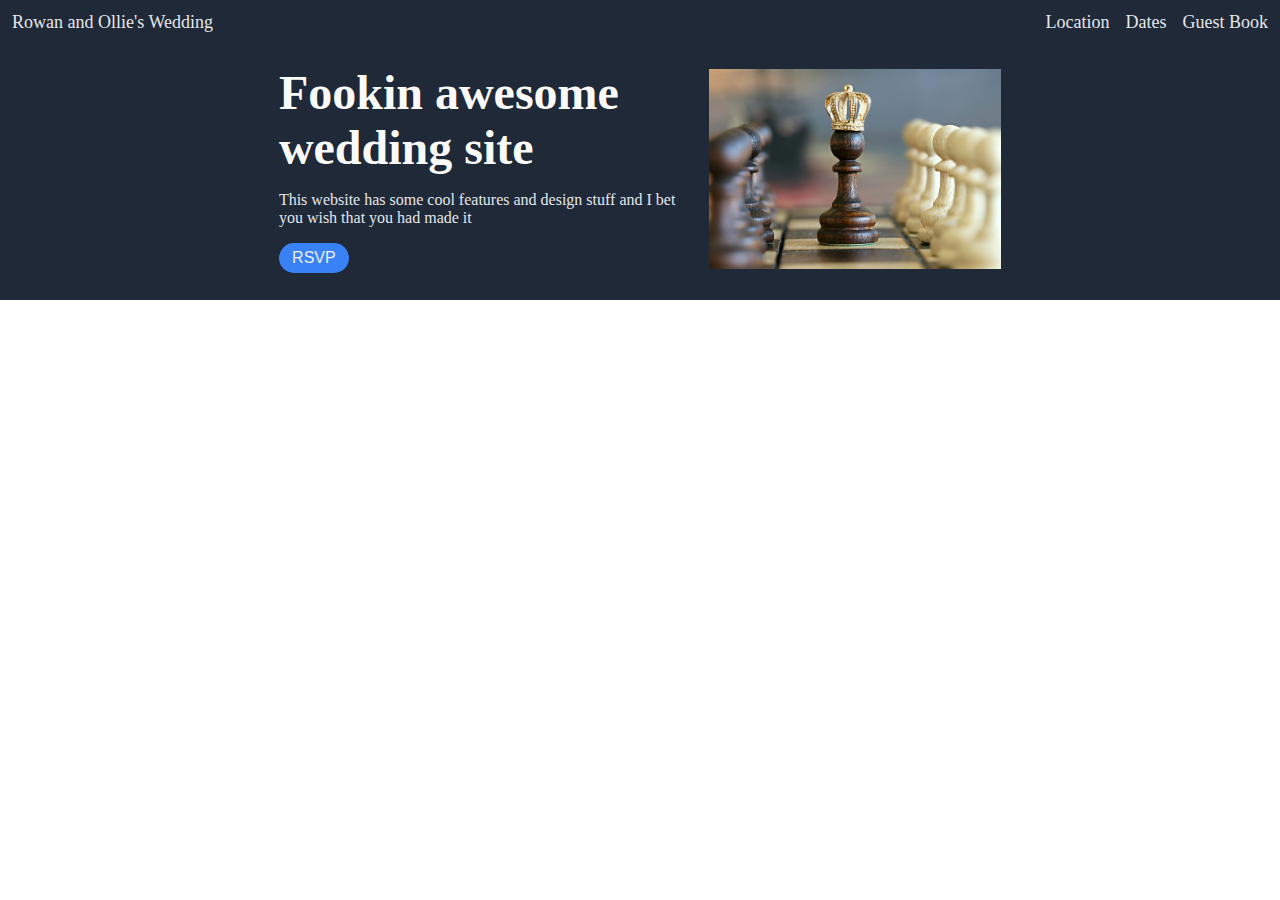
==== index.html @ 6d277741 "Create homepage header" ====
<!DOCTYPE html>

<html lang ="en">
    <head>
        <meta charset="UTF-8">
        <meta http-equiv="X-UA-Compatible" content="IE=edge">
        <meta name="viewport" content="width=device-width, initial-scale=1.0">
        <title>Our Wedding</title>
        <link rel="stylesheet" href="style.css">
    </head>

    <body>
        <div class="header">
            <div class="navigation-bar">
                <div class="logo"><a href="index.html">Rowan and Ollie's Wedding</a></div>
                <div class="right-links"> 
                    <ul>
                        <li><a href="./pages/blank-page.html">Location</a></li>
                        <li><a href="./pages/blank-page.html">Dates</a></li>
                        <li><a href="./pages/blank-page.html">Guest Book</a></li>
                    </ul>
                </div>
            </div>

            <div class="header-content">
                <div class="text-stuff">
                    <div class="header-title">Fookin awesome wedding site</div>
                    <p>This website has some cool features and design stuff and I bet you wish that you had made it</p>
                    <button class="rsvp-button">RSVP</button>
                </div>
                <div class="image-stuff">
                    <img src="./images/pexels-pixabay-260024.jpg" alt="a chess piece wearing a crown" height=200 width=auto>
                </div>
            </div>
        </div>
    </body>
</html>
---- style.css ----
body {
    display: flex;
    flex: 1;
    flex-direction: column;
    padding: 0;
    margin: 0;
}

.header {
    color: #e5e7eb;
    background-color: #1f2937;
    width: auto;
    height: 300px;
}

.navigation-bar {
    display: flex;
    justify-content: space-between;
    font-size: 18px;
    margin-bottom: 20px;
    padding: 12px;
}

.header-title {
    font-size: 48px;
    color: #f9faf8;
    font-weight: 900;
}

ul {
    list-style-type: none;
    display: flex;
    gap: 16px;
    margin: 0;
}

a {
    text-decoration: none;
    color: #e5e7eb;
}

a:hover {
    color: #3882f6;
}

.header-content {
    display: flex;
    justify-content: center;
    gap: 30px;
    align-items: flex-end;
}

.text-stuff {
    width: 400px;
    align-self: center;
}

button.rsvp-button {
    background: #3882f6;
    border-radius: 15px;
    border: none;
    color: #eee;
    font-weight: 400;
    font-size: 16px;
    display: flex;
    align-items: center;
    justify-content: center;
    width: 70px;
    height: 30px;
    text-align: center;
}
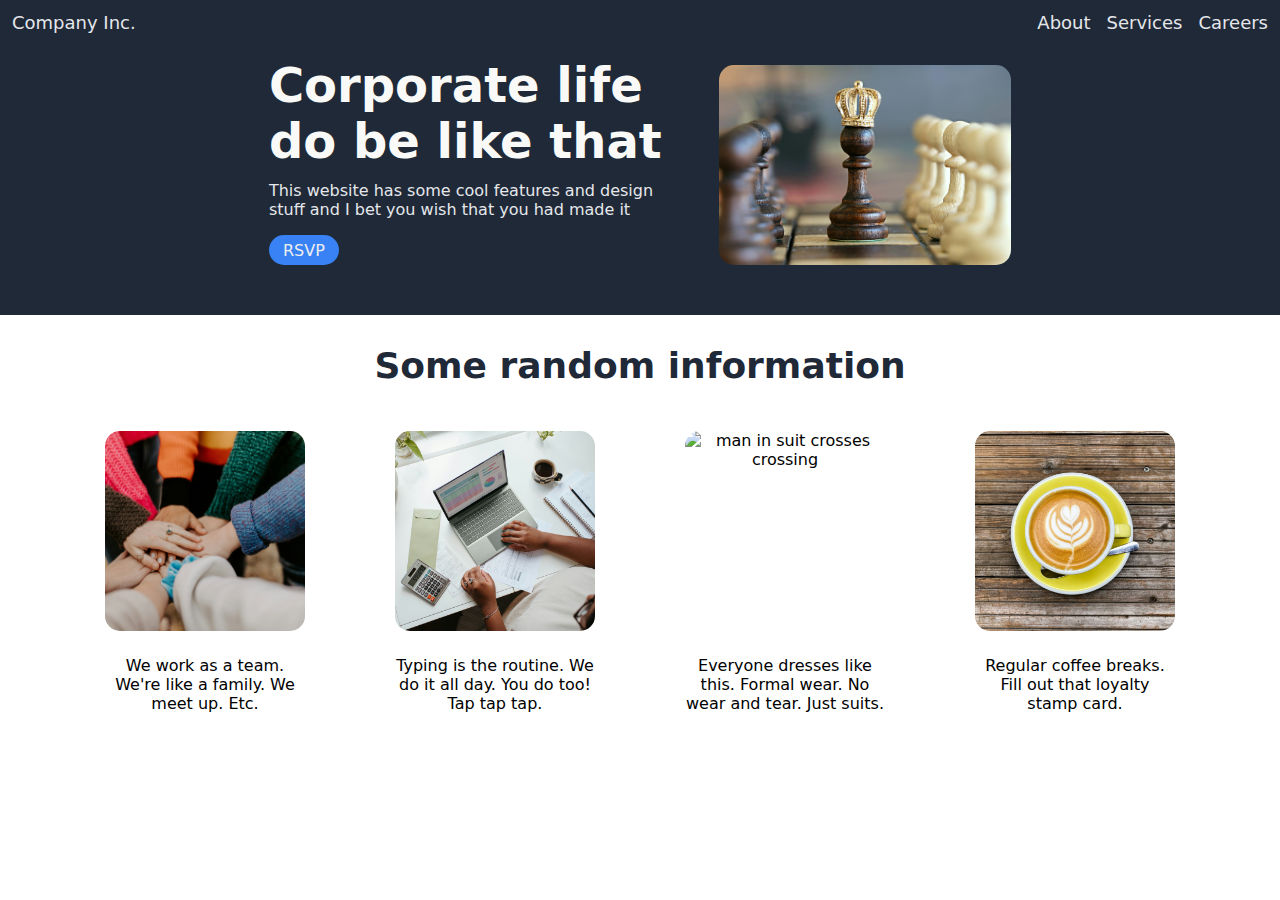
==== commit 4eb661ca: "Re-theme site and add information section" ====
--- a/index.html
+++ b/index.html
@@ -5,31 +5,52 @@
         <meta charset="UTF-8">
         <meta http-equiv="X-UA-Compatible" content="IE=edge">
         <meta name="viewport" content="width=device-width, initial-scale=1.0">
-        <title>Our Wedding</title>
+        <title>Company Inc.</title>
         <link rel="stylesheet" href="style.css">
     </head>
 
     <body>
         <div class="header">
             <div class="navigation-bar">
-                <div class="logo"><a href="index.html">Rowan and Ollie's Wedding</a></div>
+                <div class="logo"><a href="index.html">Company Inc.</a></div>
                 <div class="right-links"> 
                     <ul>
-                        <li><a href="./pages/blank-page.html">Location</a></li>
-                        <li><a href="./pages/blank-page.html">Dates</a></li>
-                        <li><a href="./pages/blank-page.html">Guest Book</a></li>
+                        <li><a href="./pages/blank-page.html">About</a></li>
+                        <li><a href="./pages/blank-page.html">Services</a></li>
+                        <li><a href="./pages/blank-page.html">Careers</a></li>
                     </ul>
                 </div>
             </div>
 
             <div class="header-content">
                 <div class="text-stuff">
-                    <div class="header-title">Fookin awesome wedding site</div>
+                    <div class="header-title"><h1>Corporate life do be like that</h1></div>
                     <p>This website has some cool features and design stuff and I bet you wish that you had made it</p>
                     <button class="rsvp-button">RSVP</button>
                 </div>
-                <div class="image-stuff">
-                    <img src="./images/pexels-pixabay-260024.jpg" alt="a chess piece wearing a crown" height=200 width=auto>
+                <div class="header-image">
+                    <img src="./images/chess.jpg" alt="a chess piece wearing a crown" height=200 width=auto>
+                </div>
+            </div>
+        </div>
+        <div class="information">
+            <h2>Some random information</h2>
+            <div class="info-container">
+                <div class="info">
+                    <img src="./images/teamwork.jpg" alt="teamwork">
+                    <div class="text">We work as a team. We're like a family. We meet up. Etc.</div>
+                </div>
+                <div class="info">
+                    <img src="./images/laptop.jpg" alt="laptop">
+                    <div class="text">Typing is the routine. We do it all day. You do too! Tap tap tap.</div>
+                </div>
+                <div class="info">
+                    <img src="./images/suit.jpg" alt="man in suit crosses crossing">
+                    <div class="text">Everyone dresses like this. Formal wear. No wear and tear. Just suits.</div>
+                </div>
+                <div class="info">
+                    <img src="./images/chai-latte.jpg" alt="chai latte">
+                    <div class="text">Regular coffee breaks. Fill out that loyalty stamp card.</div>
                 </div>
             </div>
         </div>
--- a/style.css
+++ b/style.css
@@ -1,3 +1,6 @@
+* {
+    font-family: system-ui, -apple-system, BlinkMacSystemFont, 'Segoe UI', Roboto, Oxygen, Ubuntu, Cantarell, 'Open Sans', 'Helvetica Neue', sans-serif;
+}
 
 body {
     display: flex;
@@ -5,27 +8,40 @@
     flex-direction: column;
     padding: 0;
     margin: 0;
+    min-width: 960px;
+    max-width: 100%;
 }
 
 .header {
     color: #e5e7eb;
     background-color: #1f2937;
     width: auto;
-    height: 300px;
+    height: auto;
+    display: flex;
+    flex-flow: column wrap;
 }
 
 .navigation-bar {
     display: flex;
     justify-content: space-between;
     font-size: 18px;
-    margin-bottom: 20px;
+    margin-bottom: 15px;
     padding: 12px;
 }
 
-.header-title {
+h1 {
     font-size: 48px;
     color: #f9faf8;
-    font-weight: 900;
+}
+
+h2 {
+    font-size: 36px;
+    color: #1f2937;
+    text-align: center;
+}
+
+h1, h2 {
+    font-weight: 800;
 }
 
 ul {
@@ -44,16 +60,23 @@
     color: #3882f6;
 }
 
+.header-title {
+    margin-bottom: -20px;
+}
+
 .header-content {
     display: flex;
     justify-content: center;
-    gap: 30px;
+    gap: 50px;
     align-items: flex-end;
+    margin-top: -25px;
+    margin-bottom: 50px;
 }
 
 .text-stuff {
     width: 400px;
     align-self: center;
+    margin-top: -10px;
 }
 
 button.rsvp-button {
@@ -69,4 +92,46 @@
     width: 70px;
     height: 30px;
     text-align: center;
+}
+
+img {
+    border-radius: 15px;
+}
+
+.header-image {
+    display: flex;
+    flex-shrink: 1;
+}
+
+.information{
+    display: flex;
+    flex-flow: column wrap;
+}
+
+.info-container {
+    display: flex;
+    flex-wrap: wrap;
+    flex: 1;
+    justify-content: space-evenly;
+    text-align: center;
+    margin: 0px;
+    padding: 15px;
+}
+
+.info {
+    display: flex;
+    flex-direction: column;
+    align-items: center;
+    gap: 25px;
+}
+
+.info img {
+    width: 200px;
+    height: 200px;
+    object-fit: cover;
+}
+
+.info .text {
+    width: 200px;
+    height: 60px;
 }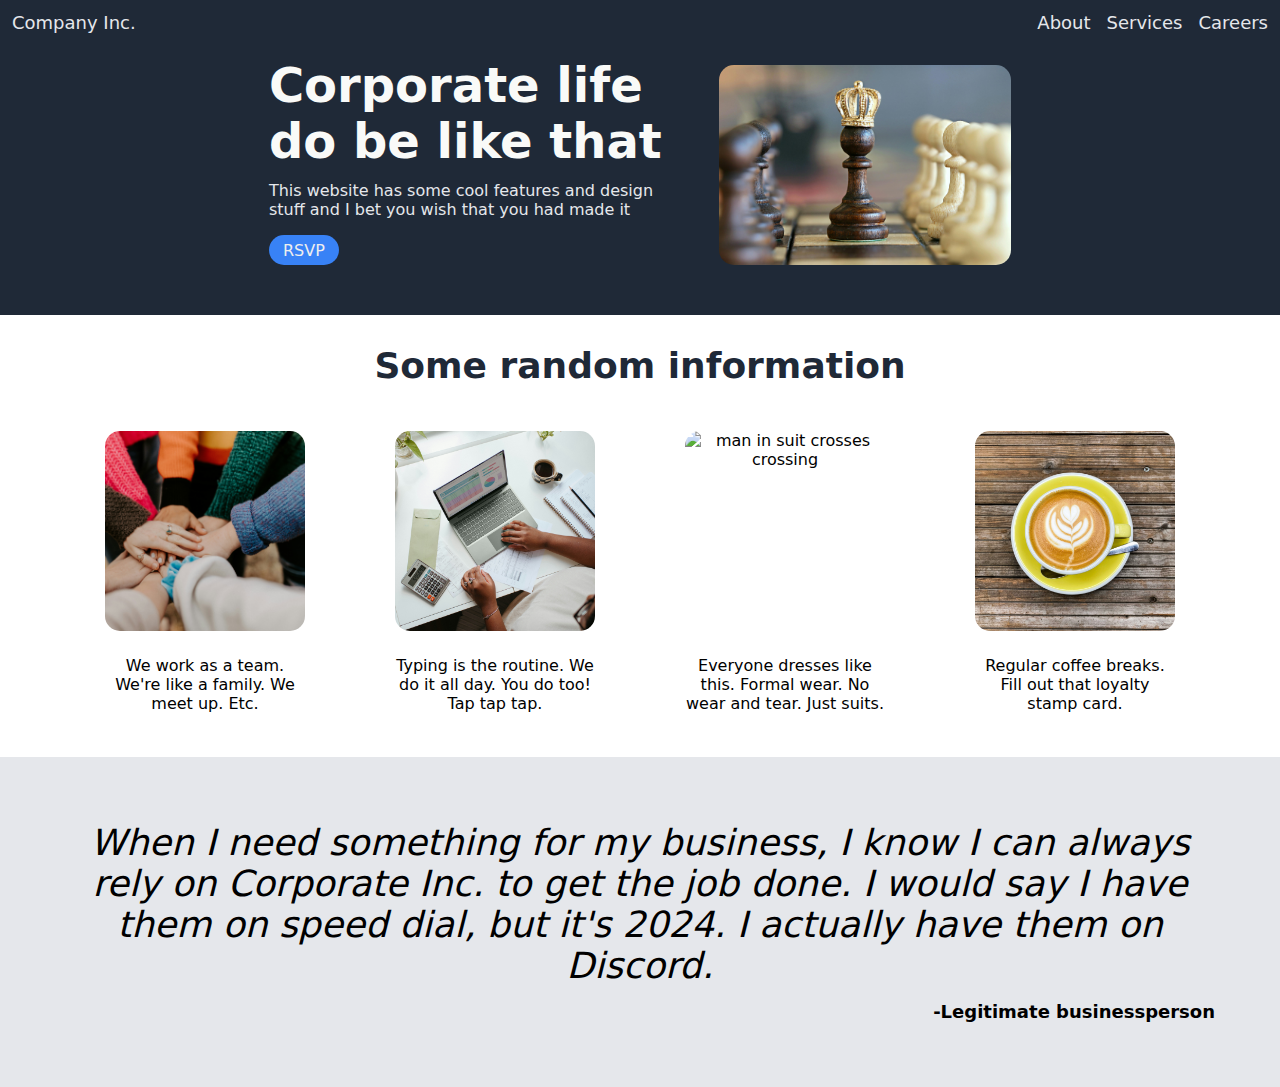
==== commit 75a33f70: "Added quote section & fixed scaling issue" ====
--- a/index.html
+++ b/index.html
@@ -54,5 +54,9 @@
                 </div>
             </div>
         </div>
+        <div class="quote-section">
+            <div class="quote"><em>When I need something for my business, I know I can always rely on Corporate Inc. to get the job done. I would say I have them on speed dial, but it's 2024. I actually have them on Discord.</em></div>
+            <div class="quote-person">-Legitimate businessperson</div>
+        </div>
     </body>
 </html>--- a/style.css
+++ b/style.css
@@ -134,4 +134,25 @@
 .info .text {
     width: 200px;
     height: 60px;
+}
+
+.quote-section {
+    background-color: #e5e7eb;
+    padding: 65px;
+    margin-top: 26px;
+}
+
+.quote {
+    font-size: 36px;
+    font-style: italic;
+    font-weight: 300;
+    padding-bottom: 15px;
+    text-align: center;
+}
+
+.quote-person {
+    text-align: right;
+    font-size: 18px;
+    font-weight: 600;
+    color: #000000;
 }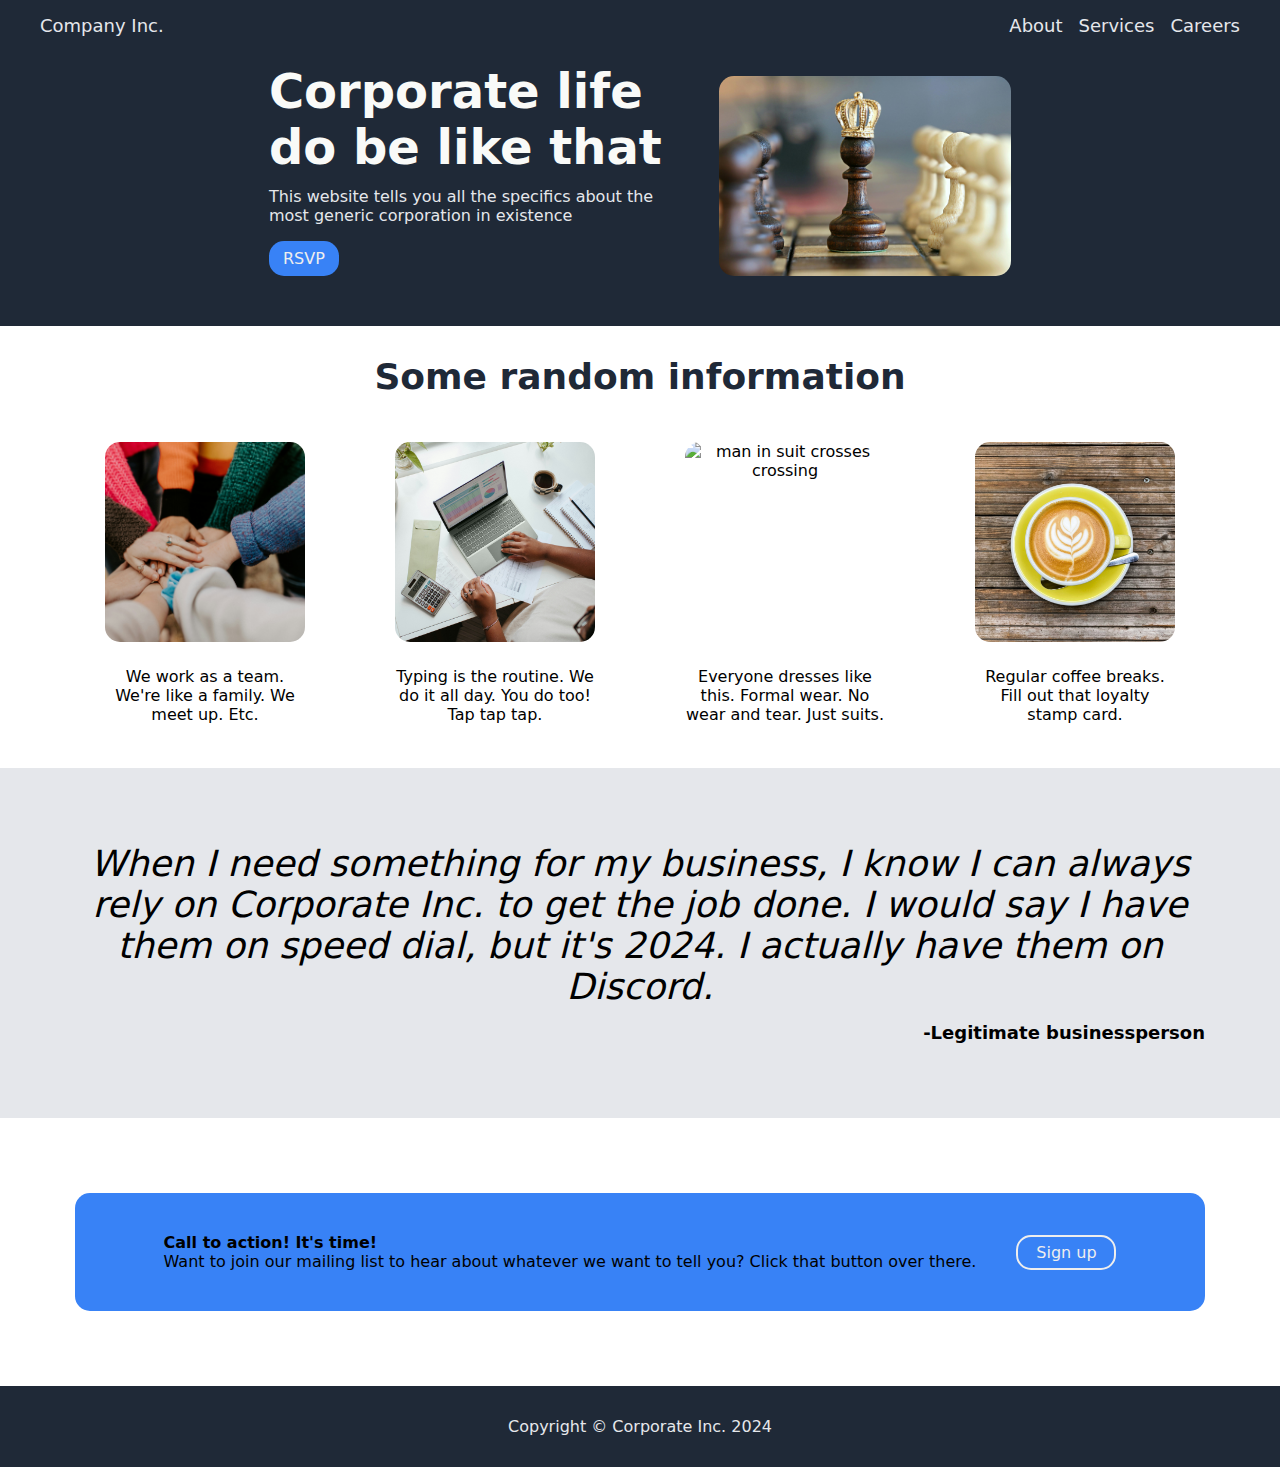
==== commit 97a8cbbd: "Add call-to-action, footer & redirect blank page" ====
--- a/index.html
+++ b/index.html
@@ -23,9 +23,9 @@
             </div>
 
             <div class="header-content">
-                <div class="text-stuff">
+                <div class="header-text">
                     <div class="header-title"><h1>Corporate life do be like that</h1></div>
-                    <p>This website has some cool features and design stuff and I bet you wish that you had made it</p>
+                    <p>This website tells you all the specifics about the most generic corporation in existence</p>
                     <button class="rsvp-button">RSVP</button>
                 </div>
                 <div class="header-image">
@@ -58,5 +58,20 @@
             <div class="quote"><em>When I need something for my business, I know I can always rely on Corporate Inc. to get the job done. I would say I have them on speed dial, but it's 2024. I actually have them on Discord.</em></div>
             <div class="quote-person">-Legitimate businessperson</div>
         </div>
+        <div class="call-to-action">
+            <div class="action-container">
+                <div class="text-container">
+                    <div class="text"><strong>Call to action! It's time!</strong></div>
+                    <div class="text">Want to join our mailing list to hear about whatever we want to tell you? Click that button over there.</div>
+                </div>
+                
+                <div class="button-container">
+                    <button class="sign-up">Sign up</button>
+                </div>
+            </div>
+        </div>
+        <div class="footer">
+            <p class="copyright-text">Copyright © Corporate Inc. 2024</p>
+        </div>
     </body>
 </html>--- a/style.css
+++ b/style.css
@@ -4,21 +4,26 @@
 
 body {
     display: flex;
-    flex: 1;
     flex-direction: column;
+    justify-content: space-between;
     padding: 0;
     margin: 0;
     min-width: 960px;
     max-width: 100%;
+    height: 100vh;
 }
 
 .header {
+    width: auto;
+    height: auto;
+    display: flex;
+    flex-flow: column wrap;
+}
+
+.header, .footer {
     color: #e5e7eb;
     background-color: #1f2937;
-    width: auto;
-    height: auto;
-    display: flex;
-    flex-flow: column wrap;
+    justify-content: space-between;
 }
 
 .navigation-bar {
@@ -26,7 +31,7 @@
     justify-content: space-between;
     font-size: 18px;
     margin-bottom: 15px;
-    padding: 12px;
+    padding: 15px 40px 15px 40px;
 }
 
 h1 {
@@ -73,13 +78,13 @@
     margin-bottom: 50px;
 }
 
-.text-stuff {
+.header-text{
     width: 400px;
     align-self: center;
     margin-top: -10px;
 }
 
-button.rsvp-button {
+button {
     background: #3882f6;
     border-radius: 15px;
     border: none;
@@ -90,7 +95,7 @@
     align-items: center;
     justify-content: center;
     width: 70px;
-    height: 30px;
+    height: 35px;
     text-align: center;
 }
 
@@ -138,7 +143,7 @@
 
 .quote-section {
     background-color: #e5e7eb;
-    padding: 65px;
+    padding: 75px;
     margin-top: 26px;
 }
 
@@ -155,4 +160,46 @@
     font-size: 18px;
     font-weight: 600;
     color: #000000;
+}
+
+.call-to-action {
+    margin: 75px;
+}
+
+.action-container {
+    display: flex;
+    justify-content: center;
+    align-content: center;
+    padding: 0px;
+    background-color: #3882f6;
+    border-radius: 15px;
+}
+
+.text-container {
+    display: flex;
+    flex-direction: column;
+    padding: 40px;
+}
+
+.button-container {
+    align-self: center;
+    padding: 0 40px 0 0;
+}
+
+.sign-up, .back {
+    border-color: #eee;
+    border-radius: 15px;
+    width: 100px;
+    border: solid 2px;
+}
+
+.footer {
+    padding: 15px;
+    display: flex;
+    justify-content: center;
+    align-content: center;
+}
+
+.copyright-text {
+    text-align: center;
 }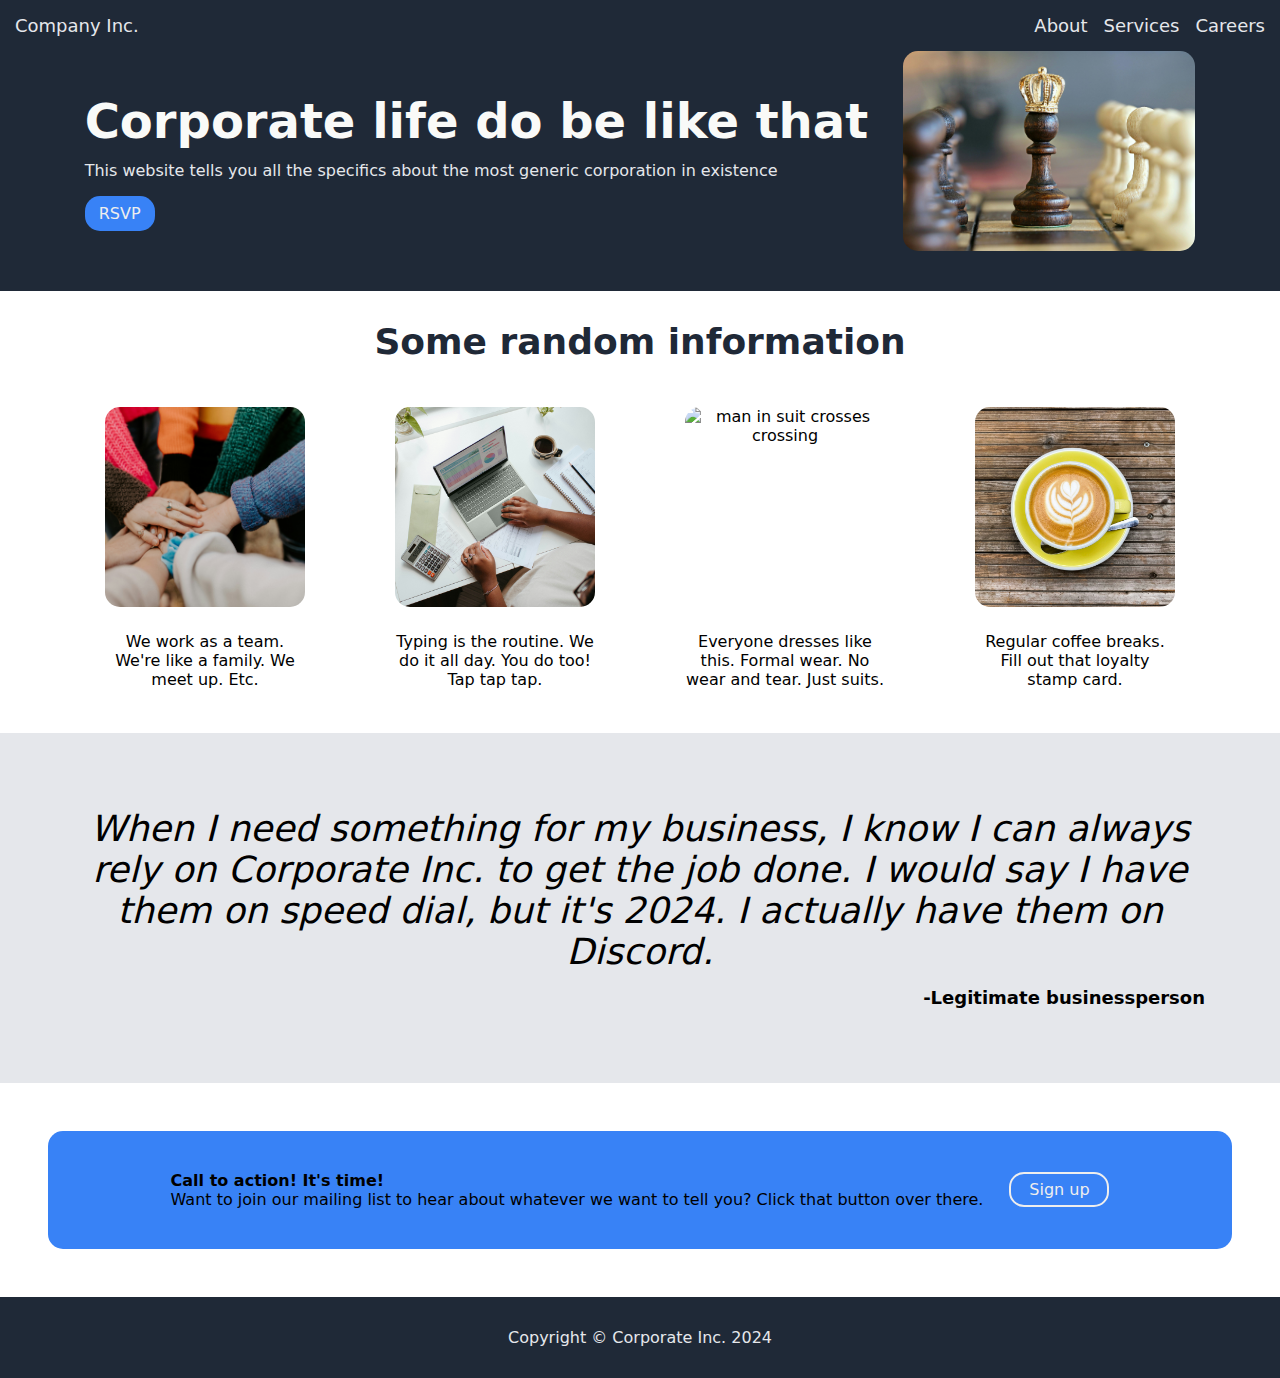
==== commit 4504e54a: "Fixed responsive view issues for mobile" ====
--- a/index.html
+++ b/index.html
@@ -28,9 +28,7 @@
                     <p>This website tells you all the specifics about the most generic corporation in existence</p>
                     <button class="rsvp-button">RSVP</button>
                 </div>
-                <div class="header-image">
-                    <img src="./images/chess.jpg" alt="a chess piece wearing a crown" height=200 width=auto>
-                </div>
+                <img src="./images/chess.jpg" alt="a chess piece wearing a crown" height=200 width=auto class="header-image">
             </div>
         </div>
         <div class="information">
@@ -70,7 +68,7 @@
                 </div>
             </div>
         </div>
-        <div class="footer">
+        <div class="footer text">
             <p class="copyright-text">Copyright © Corporate Inc. 2024</p>
         </div>
     </body>
--- a/style.css
+++ b/style.css
@@ -8,19 +8,14 @@
     justify-content: space-between;
     padding: 0;
     margin: 0;
-    min-width: 960px;
     max-width: 100%;
-    height: 100vh;
-}
-
-.header {
-    width: auto;
-    height: auto;
-    display: flex;
-    flex-flow: column wrap;
+    min-height: 100vh;
 }
 
 .header, .footer {
+    display: flex;
+    flex-flow: column wrap;
+    padding: 15px;
     color: #e5e7eb;
     background-color: #1f2937;
     justify-content: space-between;
@@ -31,22 +26,19 @@
     justify-content: space-between;
     font-size: 18px;
     margin-bottom: 15px;
-    padding: 15px 40px 15px 40px;
 }
 
 h1 {
     font-size: 48px;
+    font-weight: 800;
     color: #f9faf8;
 }
 
 h2 {
     font-size: 36px;
+    font-weight: 800;
     color: #1f2937;
     text-align: center;
-}
-
-h1, h2 {
-    font-weight: 800;
 }
 
 ul {
@@ -71,15 +63,14 @@
 
 .header-content {
     display: flex;
+    flex-wrap: wrap;
+    align-items: flex-end;
     justify-content: center;
-    gap: 50px;
-    align-items: flex-end;
-    margin-top: -25px;
-    margin-bottom: 50px;
+    margin: 0px 0px 25px 0px;
+    gap: 35px;
 }
 
 .header-text{
-    width: 400px;
     align-self: center;
     margin-top: -10px;
 }
@@ -103,9 +94,10 @@
     border-radius: 15px;
 }
 
-.header-image {
-    display: flex;
-    flex-shrink: 1;
+img.header-image {
+    display: block;
+    max-width: 100%;
+    overflow: hidden;
 }
 
 .information{
@@ -163,14 +155,16 @@
 }
 
 .call-to-action {
-    margin: 75px;
+    margin: 3rem;
 }
 
 .action-container {
     display: flex;
+    flex-wrap: wrap;
     justify-content: center;
     align-content: center;
-    padding: 0px;
+    padding: 40px;
+    gap: 26px;
     background-color: #3882f6;
     border-radius: 15px;
 }
@@ -178,12 +172,10 @@
 .text-container {
     display: flex;
     flex-direction: column;
-    padding: 40px;
 }
 
 .button-container {
     align-self: center;
-    padding: 0 40px 0 0;
 }
 
 .sign-up, .back {
